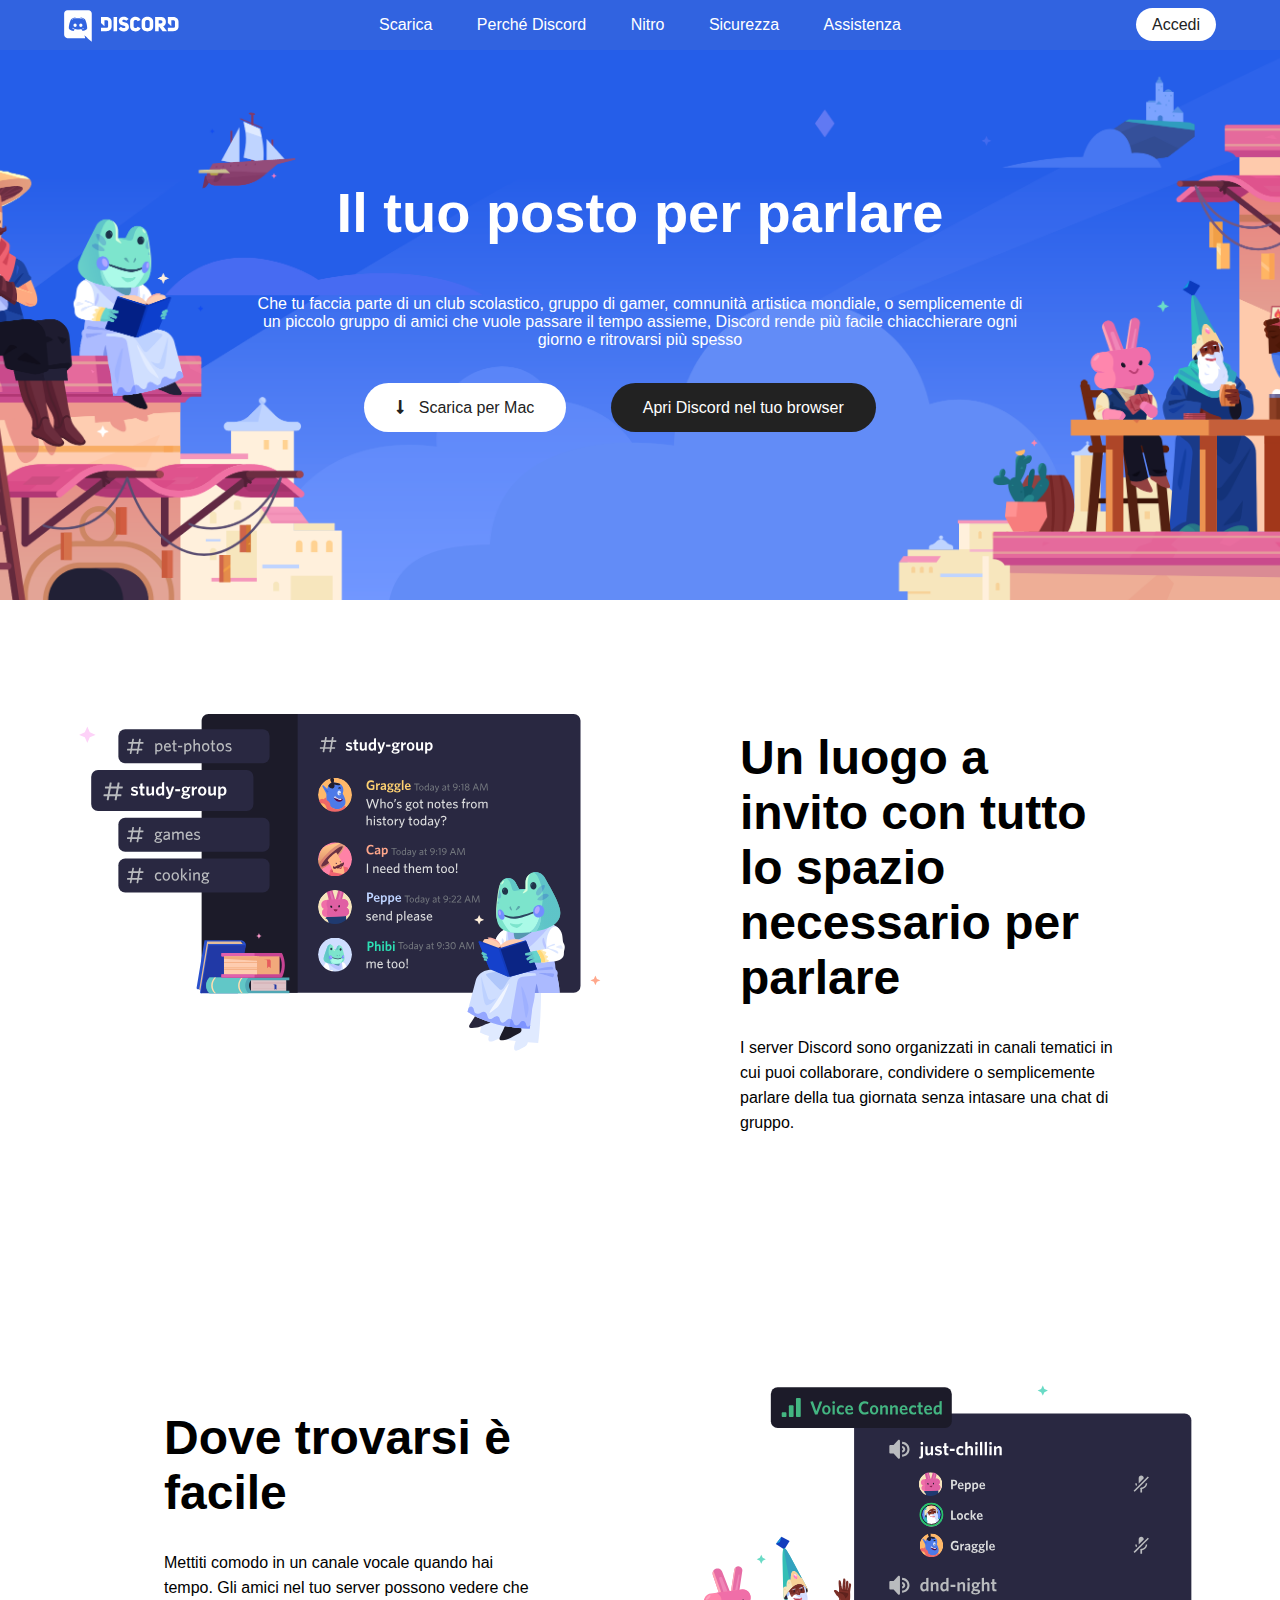
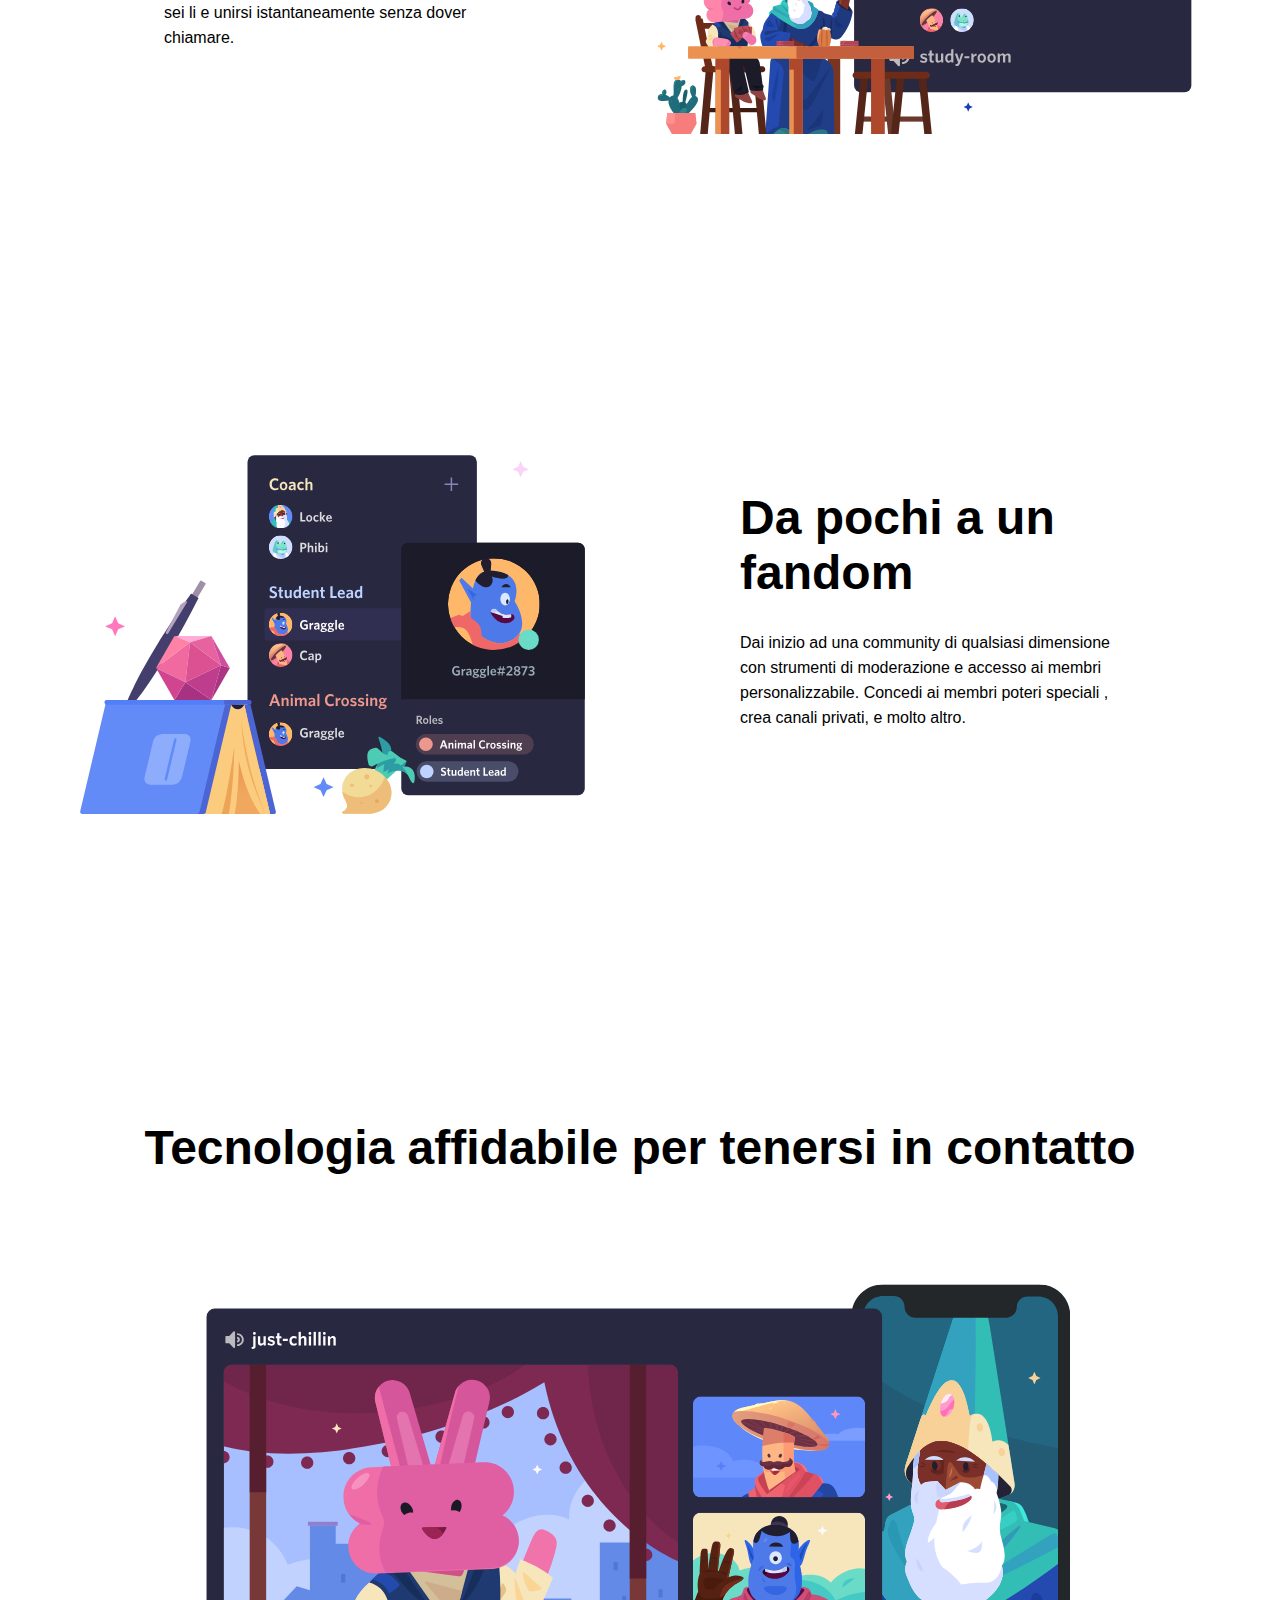
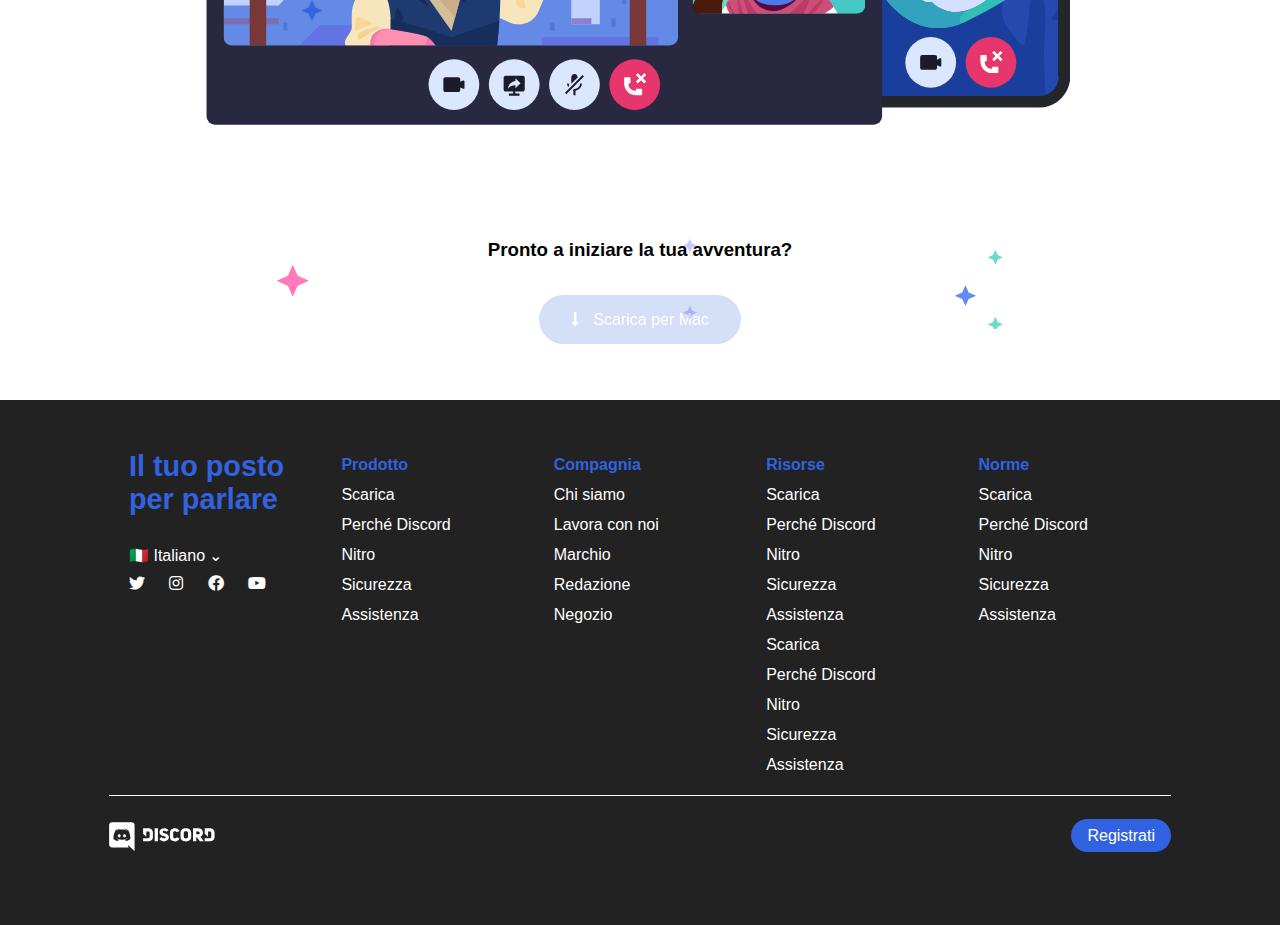
==== Bonus/bonusindex.html @ 106f9b2b "aggiunti hover bonus" ====
<!DOCTYPE html>
<html lang="en">

<head>
    <link rel="stylesheet" href="css/stylebonus.css">
    <link rel="stylesheet" href="https://cdnjs.cloudflare.com/ajax/libs/font-awesome/5.15.4/css/all.min.css">
    <link rel="stylesheet" href="css/style.css">
    <meta charset="UTF-8">
    <meta http-equiv="X-UA-Compatible" content="IE=edge">
    <meta name="viewport" content="width=device-width, initial-scale=1.0">
    <title>htmlcss-discord Bonus</title>
</head>

<body>

    <header>

        <div class="clearfix container-nav">

            <!-- logo  -->
            <div class="logo float-left">
                <img src="img/logo.svg" alt="header-logo">
            </div>

            <!-- navbar  -->
            <nav id="header-nav" class="float-left">
                <ul>
                    <li>
                        <a href="#">Scarica</a>
                    </li>
                    <li>
                        <a href="#">Perché Discord</a>
                    </li>
                    <li>
                        <a href=à"">Nitro</a>
                    </li>
                    <li>
                        <a href="#">Sicurezza</a>
                    </li>
                    <li>
                        <a href="#">Assistenza</a>
                    </li>
                </ul>
            </nav>

            <!-- btn header  -->
            <div class="btn-min float-right">
                <a href="#">Accedi</a>
            </div>

        </div>

    </header>


    <!-- jumbotron -->
    <div id="jumbotron">

        <div class="container-min">

            <h1 class="mrg-btm-50">Il tuo posto per parlare</h1>
            <p class="mrg-btm-50">Che tu faccia parte di un club scolastico, gruppo di gamer, comnunità artistica
                mondiale, o semplicemente di un piccolo gruppo di amici che vuole passare il tempo assieme, Discord
                rende più facile chiacchierare ogni giorno e ritrovarsi più spesso</p>

            <!-- buttons jumbotron -->
            <div class="btn-big">
                <a href="#"> <i class="fas fa-long-arrow-alt-down"></i> Scarica per Mac</a>
            </div>

            <div class="btn-big btn-black">
                <a href="#"> Apri Discord nel tuo browser</a>
            </div>

        </div>

    </div>
    <!-- fine jumbotron  -->

    <!-- main  -->
    <main>

        <!-- prima sezione main  -->
        <section class="container clearfix">

            <div class="float-left w-50">
                <img src="img/item1.svg" alt="sec1-img">
            </div>
            <div class="float-right w-50 pd-50-100">
                <h2 class="mrg-btm-30"> Un luogo a invito con tutto lo spazio necessario per parlare</h2>
                <p>
                    I server Discord sono organizzati in canali tematici in cui puoi collaborare, condividere o semplicemente parlare della tua giornata senza intasare una chat di gruppo.
                </p>
            </div>

        </section>
        <!-- fine prima sezione main  -->

        <!-- seconda sezione main  -->
        <section class="container clearfix">

            <div class="float-left w-50 pd-50-100">
                <h2 class="mrg-btm-30">
                    Dove trovarsi è facile
                </h2>
                <p>
                    Mettiti comodo in un canale vocale quando hai tempo. Gli amici nel tuo server possono vedere che sei li e unirsi istantaneamente senza dover chiamare.
                </p>
            </div>
            <div class="float-right w-50">
                <img src="img/item2.svg" alt="sect2-img">
            </div>
        </section>
        <!-- fine seconda sezione main  -->

        <!-- terza sezione main  -->
        <section class="container clearfix">

            <div class="float-left w-50">
                <img src="img/item3.svg" alt="sect2-img">

            </div>
            <div class="float-right w-50 pd-50-100">
                <h2 class="mrg-btm-30">
                    Da pochi a un fandom
                </h2>
                <p>
                    Dai inizio ad una community di qualsiasi dimensione con strumenti di moderazione e accesso ai membri personalizzabile. Concedi ai membri poteri speciali , crea canali privati, e molto altro.
                </p>
            </div>

        </section>

        <!-- sezione bottom  -->
        <section id="section-bottom" class="container-plus">

            <h2 class=" mrg-btm-50">Tecnologia affidabile per tenersi in contatto</h2>
            <img src="img/item4-big.svg" alt="">
            <div class="start-adventure">
                <h3 class="mrg-btm-50">Pronto a iniziare la tua avventura?</h3>
                <div class="btn-big btn-blue">
                    <a href="#"><i class="fas fa-long-arrow-alt-down"></i> Scarica per Mac</a>
                </div>
            </div>

        </section>
        <!-- fine sezione bottom  -->

    </main>
    <!-- fine main  -->

    <!-- footer  -->
    <footer>

        <div class="ft-container">

            <div class="clearfix">

                <!-- ftcol-left  -->
                <nav class=" ftcol-left float-left">
                    <h4 class="mrg-btm-30">Il tuo posto per parlare</h4>
                    <span> 🇮🇹 Italiano &#8964;</span>
                    <ul>
                        <li>
                            <a href="#"><i class="fab fa-twitter"></i></a>
                        </li>
                        <li>
                            <a href="#"><i class="fab fa-instagram"></i></a>
                        </li>
                        <li>
                            <a href="#"><i class="fab fa-facebook"></i></a>
                        </li>
                        <li>
                            <a href="#"><i class="fab fa-youtube"></i></a>
                        </li>
                    </ul>
                </nav>

                <!-- ftcol-right -->

                <!-- prima lista  -->
                <nav class="ftcol-right float-left">

                    <ul>
                        <li>
                            <h4>Prodotto</h4>
                        </li>
                        <li>
                            <a href="#">Scarica</a>
                        </li>
                        <li>
                            <a href="#">Perché Discord</a>
                        </li>
                        <li>
                            <a href="#">Nitro</a>
                        </li>
                        <li>
                            <a href="#">Sicurezza</a>
                        </li>
                        <li>
                            <a href="#">Assistenza</a>
                        </li>
                    </ul>

                </nav>

                <!-- seconda lista  -->
                <nav class="ftcol-right float-left">

                    <ul>
                        <li>
                            <h4>Compagnia</h4>
                        </li>
                        <li>
                            <a href="#">Chi siamo</a>
                        </li>
                        <li>
                            <a href="#">Lavora con noi</a>
                        </li>
                        <li>
                            <a href="#">Marchio</a>
                        </li>
                        <li>
                            <a href="#">Redazione</a>
                        </li>
                        <li>
                            <a href="#">Negozio</a>
                        </li>
                    </ul>

                </nav>

                <!-- terza lista  -->
                <nav class="ftcol-right float-left">

                    <ul>
                        <li>
                            <h4>Risorse</h4>
                        </li>
                        <li>
                            <a href="#">Scarica</a>
                        </li>
                        <li>
                            <a href="#">Perché Discord</a>
                        </li>
                        <li>
                            <a href="#">Nitro</a>
                        </li>
                        <li>
                            <a href="#">Sicurezza</a>
                        </li>
                        <li>
                            <a href="#">Assistenza</a>
                        </li>
                        <li>
                            <a href="#">Scarica</a>
                        </li>
                        <li>
                            <a href="#">Perché Discord</a>
                        </li>
                        <li>
                            <a href="#">Nitro</a>
                        </li>
                        <li>
                            <a href="#">Sicurezza</a>
                        </li>
                        <li>
                            <a href="#">Assistenza</a>
                        </li>
                    </ul>

                </nav>

                <!-- quarta lista  -->
                <nav class="ftcol-right float-left">

                    <ul>
                        <li>
                            <h4>Norme</h4>
                        </li>
                        <li>
                            <a href="#">Scarica</a>
                        </li>
                        <li>
                            <a href="#">Perché Discord</a>
                        </li>
                        <li>
                            <a href="#">Nitro</a>
                        </li>
                        <li>
                            <a href="#">Sicurezza</a>
                        </li>
                        <li>
                            <a href="#">Assistenza</a>
                        </li>
                    </ul>

                </nav>

            </div>

            <!-- bottom nav  -->
            <div id="bottom-nav" class="clearfix mrg-top-15">

                <div class="logo float-left">
                    <img src="img/logo.svg" alt="footer-logo">
                </div>

                <div class="btn-min btn-blue float-right">
                    <a href="#">Registrati</a>
                </div>

            </div>

        </div>

    </footer>
    <!-- fine footer  -->

</body>

</html>
---- Bonus/css/stylebonus.css ----
/* hover  */

#header-nav ul li a:hover {
    text-decoration: underline;
}

.btn-min a:hover, .btn-big a:hover{
    box-shadow: 2px 2px 6px #222;
    text-decoration: underline;
}

#bottom-nav .btn-min a:hover{
    box-shadow: 2px 2px 6px #fff;

}

.btn-black a:hover{
     box-shadow: 2px 2px 6px #fff;
    text-decoration: underline;
}

.btn-blue a:hover{
    opacity: 1;
}

.ftcol-left span:hover{
    text-decoration: underline;
}

.ftcol-left a:hover{
    color: #3163e0;
}

.ftcol-right a:hover{
    text-decoration: underline;
}
---- Bonus/css/style.css ----
*{
    box-sizing: border-box;
    margin: 0;
    padding: 0;
    font-family: Arial, Helvetica, sans-serif;
}

/* generali  */

    /* float & clearfix  */
.clearfix:after{
    display: table;
    content: "";
    clear: both;
} 

.float-left{
    float: left;
}

.float-right{
    float: right;
}

    /* container  */
.container{
    width: 90%;
    max-width: 1180px;
    height: 600px;
    min-height: 600px;
    margin: 80px auto;   
}

.container-nav{    
    margin: auto;
    width: 90%;
    max-width: 1180px;
}

.container-plus{
    width: 95%;
    max-width: 1380px;
    height: 800px;
    min-height: 800px;
    margin: 80px auto;
}

.container-min{
    width: 90%;
    max-width: 780px;
    margin: auto;
    padding: 180px 0px;
}

.ft-container{
    margin: 0px auto;
    width: 90%;
    max-width: 1180px;
}

    /* width  */
.w-50{
    width: 50%;
}

    /* logo  */
.logo{
    width: 20%;
    height: 100%;
}

.logo img{
    width: 50%;
    height: 100%;
    object-fit: contain;
    vertical-align: middle;
}

    /* btn  */
.btn-big{
    display: inline-block;
}

.btn-big a{
    padding: 16px 32px;
    background-color:#fff;
    text-decoration: none;
    color: #222;
    border-radius: 40px;
}

.btn-big i{
    margin-right: 10px;
}

.btn-min a{
    padding: 8px 16px;
    background-color: #fff;
    text-decoration: none;
    color: #222;
    border-radius: 40px;
    width: 20%;
    text-align: right;
}

.btn-black a{
    background-color: #222;
    color: #fff;
}

.btn-blue a{
    background-color: #3163E0;
    opacity: 0.2;
    color: #fff;
}

    /* mrgs  */
.mrg-top-100{
    margin-top: 100px;
}
.mrg-btm-100{
    margin-bottom: 100px;
}    

.mrg-top-50{
    margin-top: 50px;
}

.mrg-btm-50{
    margin-bottom: 50px;
}

.mrg-top-30{
    margin-top: 30px;
}

.mrg-btm-30{
    margin-bottom: 30px;
}

.mrg-top-15{
    margin-top: 15px;
}

.mrg-btm-15{
    margin-bottom: 15px;
}


    /* padding  */
.pd-50-100{
    padding: 50px 100px;
}

/* header  */

header{
    height: 50px;
    background-color: #3163E0 ;
    line-height: 50px;
    position: fixed;
    top: 0;
    width: 100%;
    overflow: hidden;
}

#header-nav{
    width: 60%;
}

#header-nav ul{
    text-align: center;
}

#header-nav ul li {
    display: inline-block;
    list-style-type: none;
    margin: 0px 10px;
}

#header-nav ul li a{
    display: inline-block;
    color: #fff;
    text-decoration: none;
    padding: 0px 10px;
}


/* jumbotron  */
#jumbotron{
    background-image: url(../img/jumbo.png);
    background-size: cover;
    background-position: center;
    height: 600px;
    min-height: 600px;
    text-align: center;
    color: #fff;
}

#jumbotron h1{
    font-size: 3.5em;
}

#jumbotron .btn-big{
    margin-right: 40px;
}


/* main  */
section .container{
    height: 800px;
    min-height: 800px;
    margin: 100px auto;
}
section img{
    width: 100%;
    height: 100%;
    object-fit: contain;
}
section p{
    line-height: 25px;
}
    
section h2{
    font-size: 3em;
}

    /* section bottom  */
#section-bottom{
    text-align: center;
}

#section-bottom img{
    width: 100%;
    height: 70%;
    object-fit: contain;
}

.start-adventure{
    width: 60%;
    margin: 50px auto;
    background-image: url(../img/stars.svg);
    background-size: contain;
}

/* footer  */
footer{
    background-color: #222;
    color: #fff;
    padding: 50px;
}

footer h4{
    color: #3163E0;
    font-size: 1.8em;
}

footer span{
display: block;
}

    /* ft col left  */
footer .ftcol-left, .ftcol-right{
    width: calc(100% / 5 - 40px);
    margin:0px 20px;
}

footer .ftcol-left ul{
    text-align: left;
    list-style-type: none;
}

footer .ftcol-left ul li{
    margin: 10px 20px 0px 0px;
    display: inline-block;

}

footer .ftcol-left ul li a{
    padding: 0px;
    text-decoration: none;
    color: #fff;
}

    /* ft col right  */
.ftcol-right h4{
    font-size: 1em;
}

.ftcol-right ul{
    line-height: 30px;
}

.ftcol-right li{
    display: block;
    text-align: left;
}

.ftcol-right a{
    color: #fff;
    text-decoration: none;
}

    /* bottom nav  */

#bottom-nav{
    height: 80px;
    line-height: 80px;
    border-top: 1px solid #fff;
}

#bottom-nav a{
    opacity: 1;
}
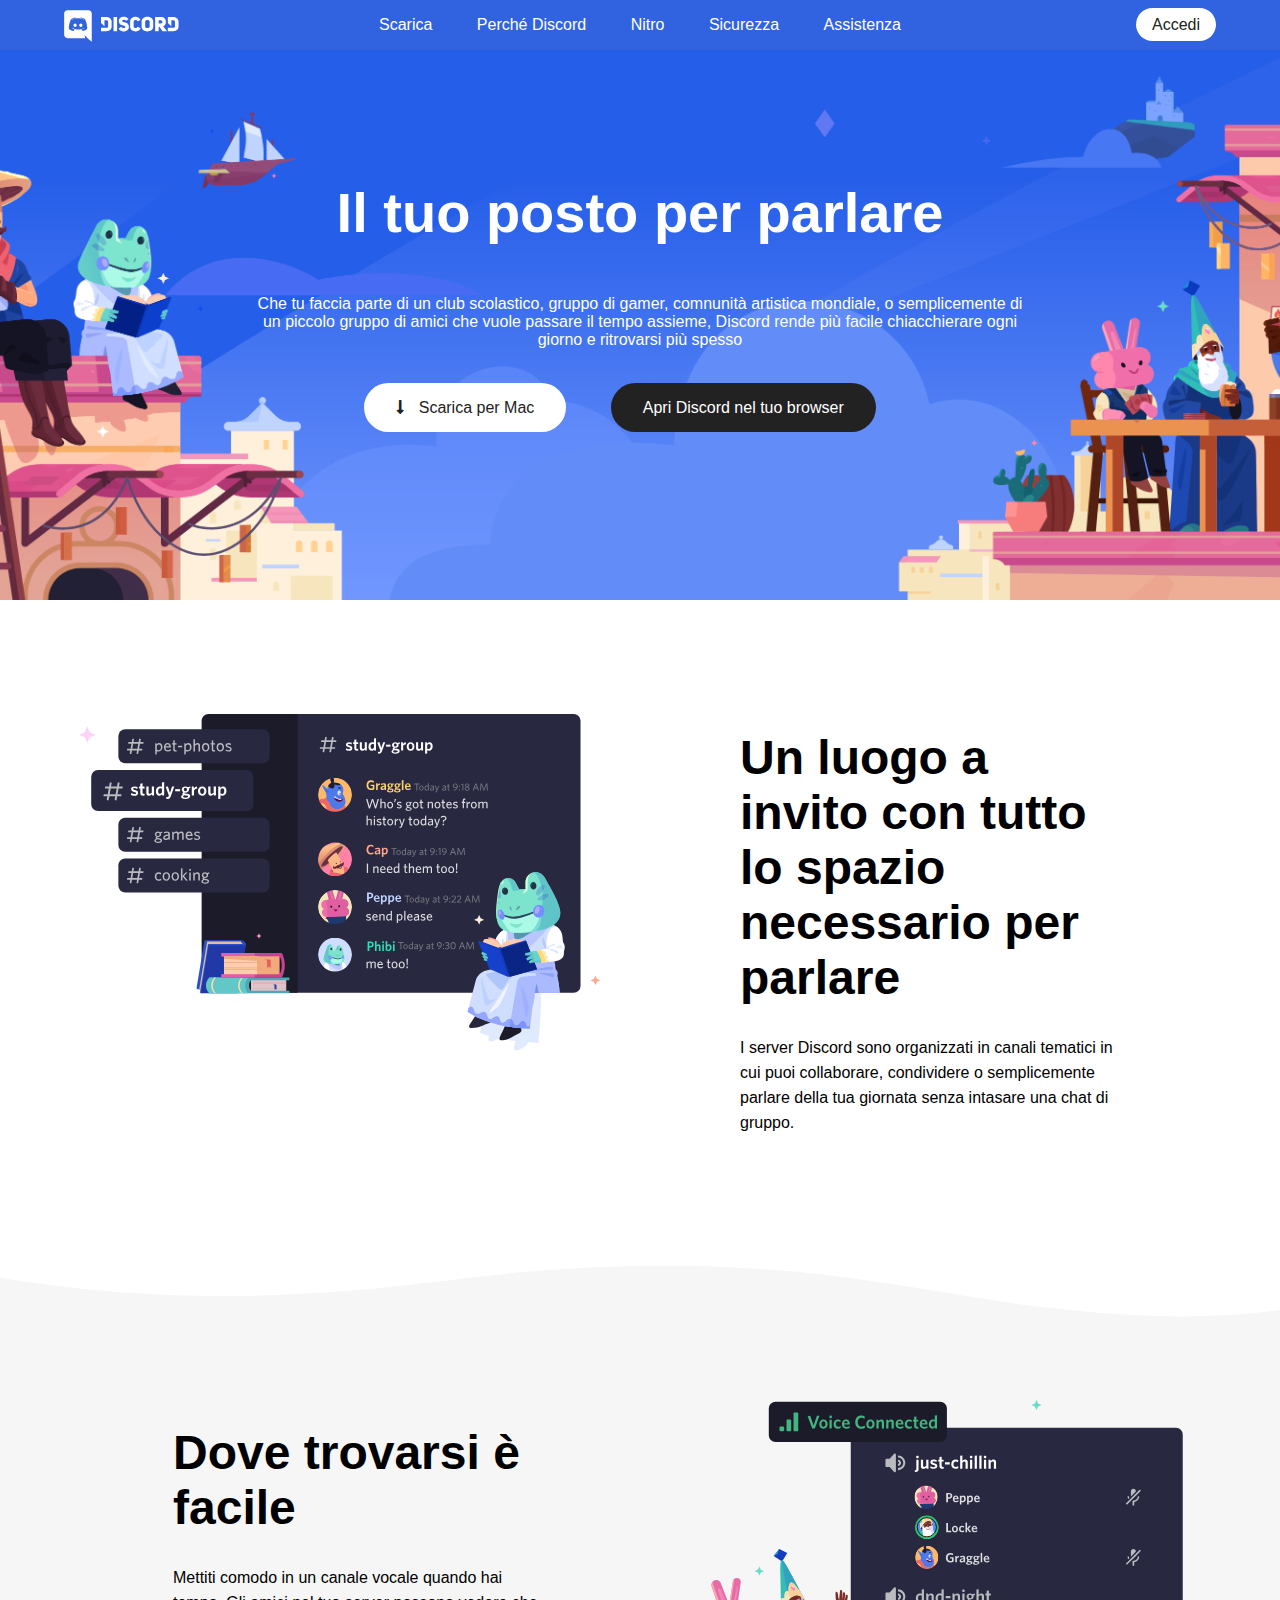
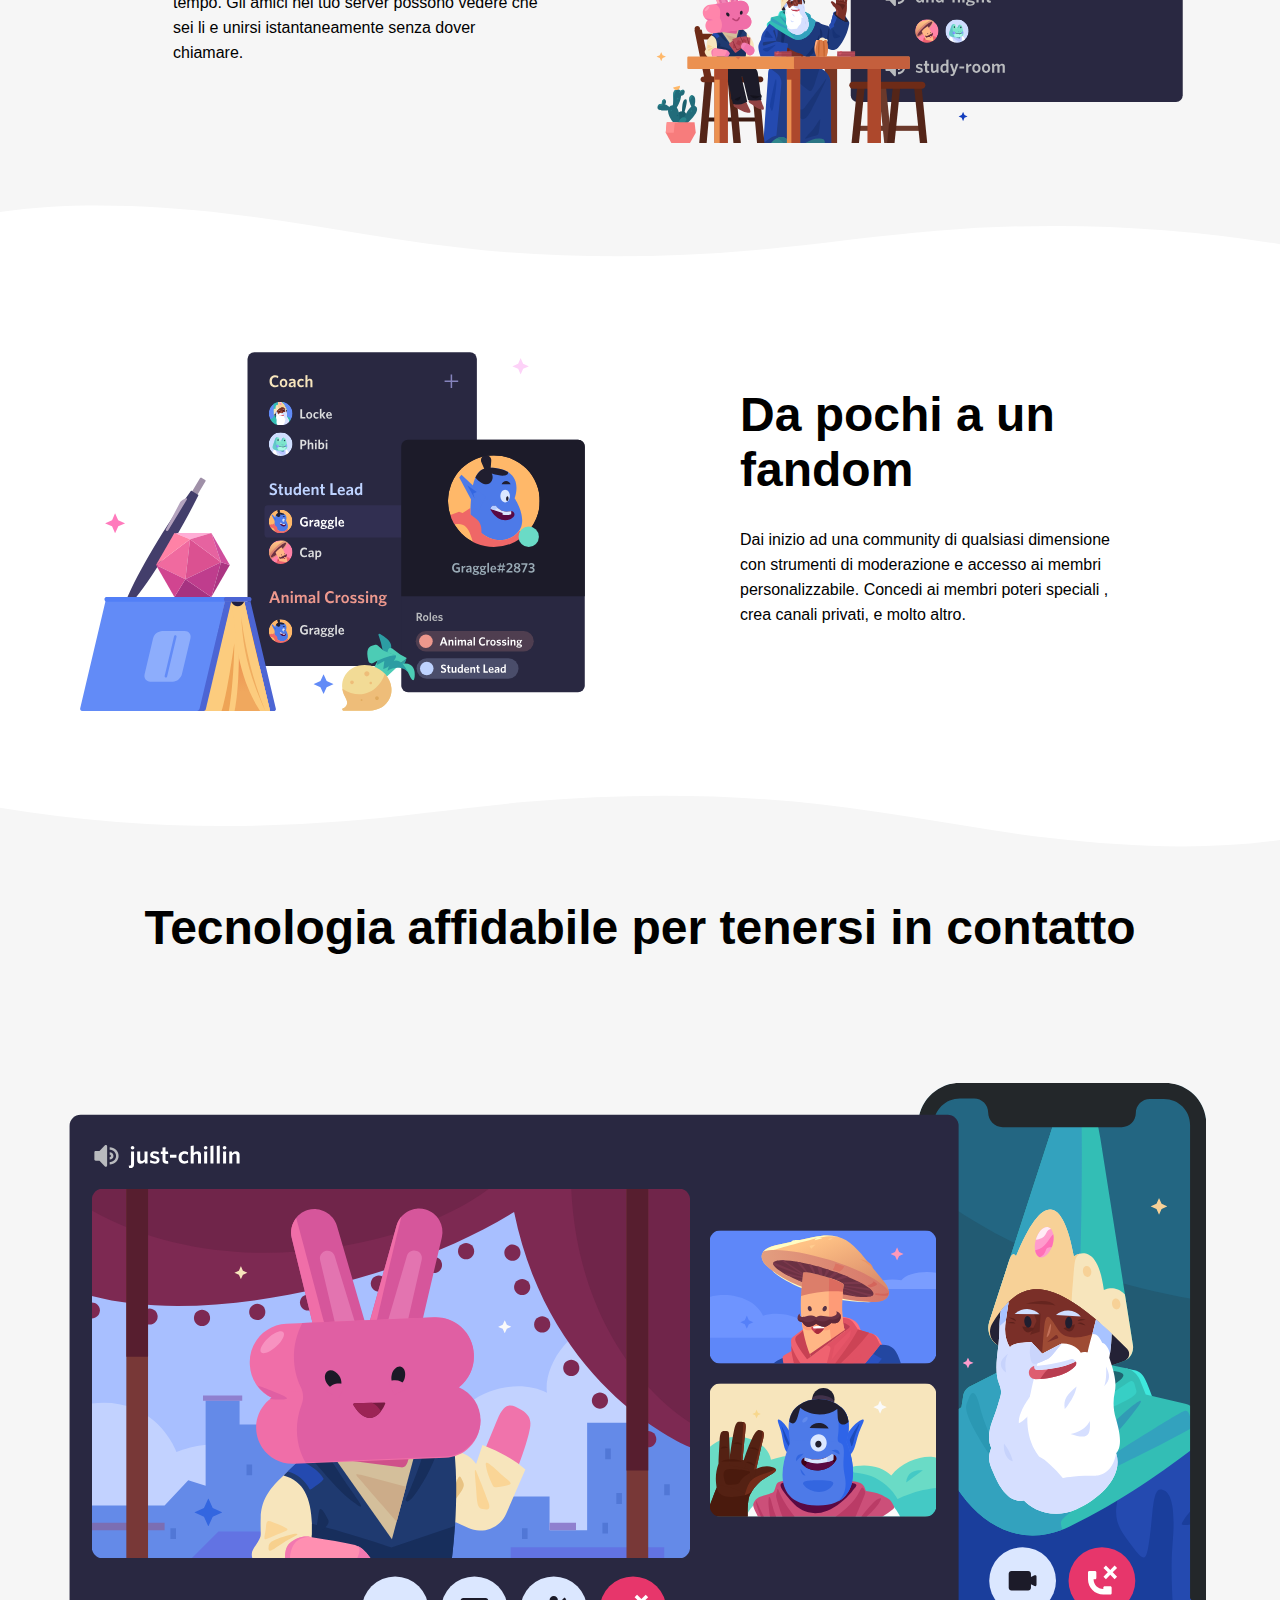
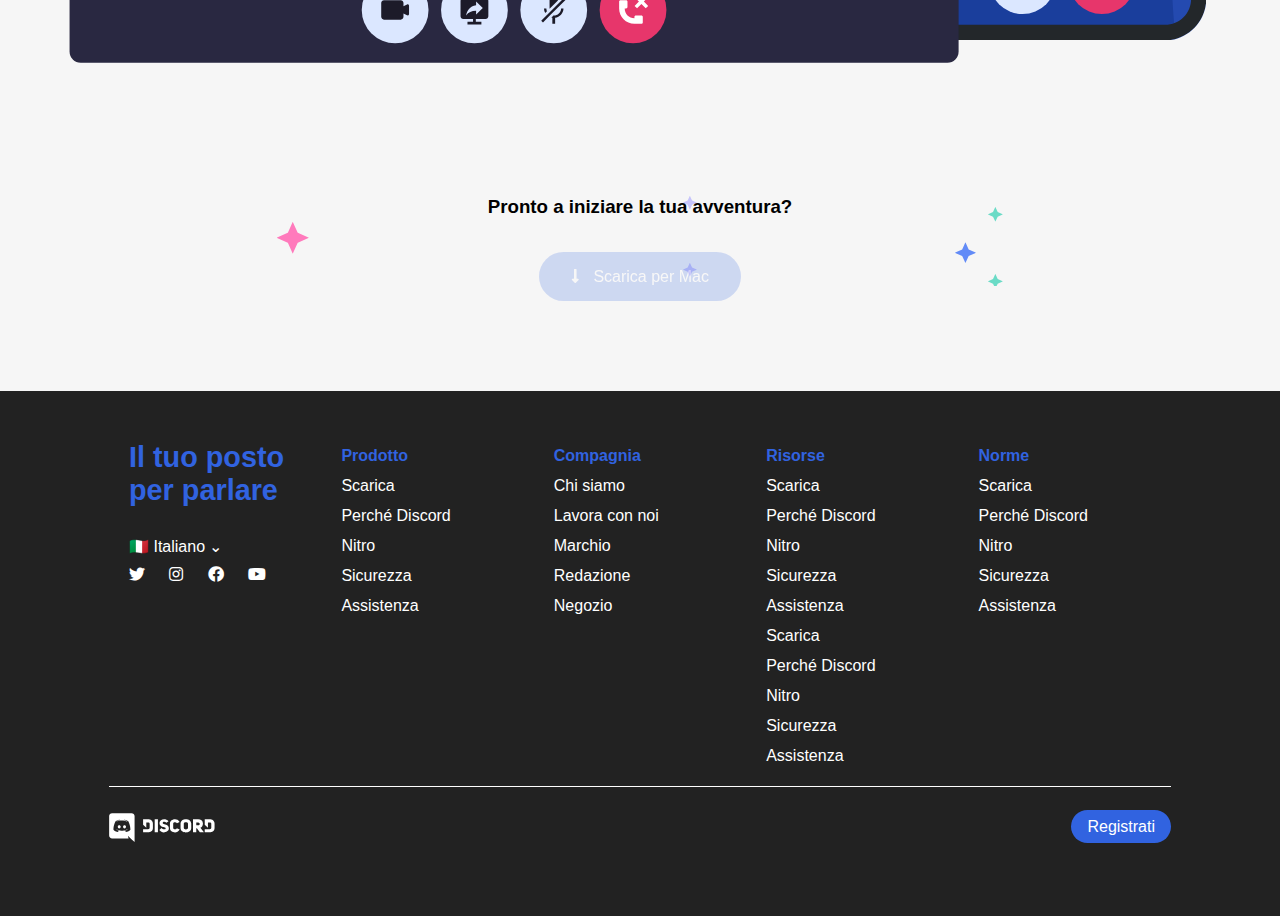
==== commit 530ed982: "fine esercizio con bonus" ====
--- a/Bonus/bonusindex.html
+++ b/Bonus/bonusindex.html
@@ -96,55 +96,95 @@
         </section>
         <!-- fine prima sezione main  -->
 
+
         <!-- seconda sezione main  -->
-        <section class="container clearfix">
-
-            <div class="float-left w-50 pd-50-100">
-                <h2 class="mrg-btm-30">
-                    Dove trovarsi è facile
-                </h2>
-                <p>
-                    Mettiti comodo in un canale vocale quando hai tempo. Gli amici nel tuo server possono vedere che sei li e unirsi istantaneamente senza dover chiamare.
-                </p>
-            </div>
-            <div class="float-right w-50">
-                <img src="img/item2.svg" alt="sect2-img">
-            </div>
+        <section class="ps-rel-wave bg-f6">
+
+            <div class="container clearfix">
+            
+                <div class="float-left w-50 pd-50-100">
+                    <h2 class="mrg-btm-30">
+                        Dove trovarsi è facile
+                    </h2>
+                    <p>
+                        Mettiti comodo in un canale vocale quando hai tempo. Gli amici nel tuo server possono vedere che sei li e
+                        unirsi istantaneamente senza dover chiamare.
+                    </p>
+                </div>
+                <div class="float-right w-50">
+                    <img src="img/item2.svg" alt="sect2-img">
+                </div>
+            
+            </div>
+
+            <div class="wave">
+                <svg data-name="Layer 1" xmlns="http://www.w3.org/2000/svg" viewBox="0 0 1200 120" preserveAspectRatio="none">
+                    <path
+                        d="M321.39,56.44c58-10.79,114.16-30.13,172-41.86,82.39-16.72,168.19-17.73,250.45-.39C823.78,31,906.67,72,985.66,92.83c70.05,18.48,146.53,26.09,214.34,3V0H0V27.35A600.21,600.21,0,0,0,321.39,56.44Z"
+                        class="shape-fill"></path>
+                </svg>
+            </div>
+
+            <div class="wave2">
+                <svg data-name="Layer 1" xmlns="http://www.w3.org/2000/svg" viewBox="0 0 1200 120" preserveAspectRatio="none">
+                    <path
+                        d="M321.39,56.44c58-10.79,114.16-30.13,172-41.86,82.39-16.72,168.19-17.73,250.45-.39C823.78,31,906.67,72,985.66,92.83c70.05,18.48,146.53,26.09,214.34,3V0H0V27.35A600.21,600.21,0,0,0,321.39,56.44Z"
+                        class="shape-fill"></path>
+                </svg>
+            </div>
+
         </section>
         <!-- fine seconda sezione main  -->
 
+
         <!-- terza sezione main  -->
         <section class="container clearfix">
-
+        
             <div class="float-left w-50">
                 <img src="img/item3.svg" alt="sect2-img">
-
+        
             </div>
             <div class="float-right w-50 pd-50-100">
                 <h2 class="mrg-btm-30">
                     Da pochi a un fandom
                 </h2>
                 <p>
-                    Dai inizio ad una community di qualsiasi dimensione con strumenti di moderazione e accesso ai membri personalizzabile. Concedi ai membri poteri speciali , crea canali privati, e molto altro.
+                    Dai inizio ad una community di qualsiasi dimensione con strumenti di moderazione e accesso ai membri
+                    personalizzabile. Concedi ai membri poteri speciali , crea canali privati, e molto altro.
                 </p>
             </div>
 
         </section>
+        <!-- fine terza sezione main  -->
+        
 
         <!-- sezione bottom  -->
-        <section id="section-bottom" class="container-plus">
-
-            <h2 class=" mrg-btm-50">Tecnologia affidabile per tenersi in contatto</h2>
-            <img src="img/item4-big.svg" alt="">
-            <div class="start-adventure">
-                <h3 class="mrg-btm-50">Pronto a iniziare la tua avventura?</h3>
-                <div class="btn-big btn-blue">
-                    <a href="#"><i class="fas fa-long-arrow-alt-down"></i> Scarica per Mac</a>
-                </div>
+        <section class="bg-f6 ps-rel-wave pd-25-0">
+
+            <div id="section-bottom" class=" bg_f6 container-plus">
+
+                <h2 class=" mrg-btm-50">Tecnologia affidabile per tenersi in contatto</h2>
+                <img src="img/item4-big.svg" alt="">
+                <div class="start-adventure">
+                    <h3 class="mrg-btm-50">Pronto a iniziare la tua avventura?</h3>
+                    <div class="btn-big btn-blue">
+                        <a href="#"><i class="fas fa-long-arrow-alt-down"></i> Scarica per Mac</a>
+                    </div>
+                </div>
+
+            </div>
+
+            <div class="wave3">
+                <svg data-name="Layer 1" xmlns="http://www.w3.org/2000/svg" viewBox="0 0 1200 120" preserveAspectRatio="none">
+                    <path
+                        d="M321.39,56.44c58-10.79,114.16-30.13,172-41.86,82.39-16.72,168.19-17.73,250.45-.39C823.78,31,906.67,72,985.66,92.83c70.05,18.48,146.53,26.09,214.34,3V0H0V27.35A600.21,600.21,0,0,0,321.39,56.44Z"
+                        class="shape-fill"></path>
+                </svg>
             </div>
 
         </section>
         <!-- fine sezione bottom  -->
+
 
     </main>
     <!-- fine main  -->
--- a/Bonus/css/stylebonus.css
+++ b/Bonus/css/stylebonus.css
@@ -1,3 +1,6 @@
+header{
+    z-index: 999;
+}    
     /* hover  */
 
 #header-nav ul li a:hover {
@@ -33,4 +36,84 @@
 
 .ftcol-right a:hover{
     text-decoration: underline;
+}
+
+
+/* wave  */
+.ps-rel-wave, .ps-rel-wave2{
+    position: relative;
+    padding: 10px;
+}
+
+.wave {
+    position: absolute;
+    top: 0;
+    left: 0;
+    width: 100%;
+    overflow: hidden;
+    line-height: 0;
+}
+
+.wave svg {
+    position: relative;
+    display: block;
+    width: calc(100% + 1.3px);
+    height: 56px;
+}
+
+.wave .shape-fill {
+    fill: #ffffff;
+}
+
+.wave2 {
+    position: absolute;
+    bottom: 0;
+    left: 0;
+    width: 100%;
+    overflow: hidden;
+    line-height: 0;
+    transform: rotate(180deg);
+}
+
+.wave2 svg {
+    position: relative;
+    display: block;
+    width: calc(100% + 1.3px);
+    height: 56px;
+}
+
+.wave2 .shape-fill {
+    fill: #fff;
+}
+
+.wave3 {
+    position: absolute;
+    top: 0;
+    left: 0;
+    width: 100%;
+    overflow: hidden;
+    line-height: 0;
+}
+
+.wave3 svg {
+    position: relative;
+    display: block;
+    width: calc(100% + 1.3px);
+    height: 56px;
+}
+
+.wave3 .shape-fill {
+    fill: #fff;
+}
+
+.bg-f6{
+    background-color: #f6f6f6;
+}
+
+.bg-fff{
+    background-color: #fff;
+}
+
+.pd-25-0{
+    padding: 25px 0px;
 }--- a/Bonus/css/style.css
+++ b/Bonus/css/style.css
@@ -26,8 +26,6 @@
 .container{
     width: 90%;
     max-width: 1180px;
-    height: 600px;
-    min-height: 600px;
     margin: 80px auto;   
 }
 
@@ -40,8 +38,6 @@
 .container-plus{
     width: 95%;
     max-width: 1380px;
-    height: 800px;
-    min-height: 800px;
     margin: 80px auto;
 }
 
@@ -208,15 +204,12 @@
 
 /* main  */
 section .container{
-    height: 800px;
-    min-height: 800px;
     margin: 100px auto;
 }
 section img{
     width: 100%;
-    height: 100%;
-    object-fit: contain;
-}
+}
+
 section p{
     line-height: 25px;
 }
@@ -231,9 +224,7 @@
 }
 
 #section-bottom img{
-    width: 100%;
-    height: 70%;
-    object-fit: contain;
+    width: 100%;    
 }
 
 .start-adventure{
